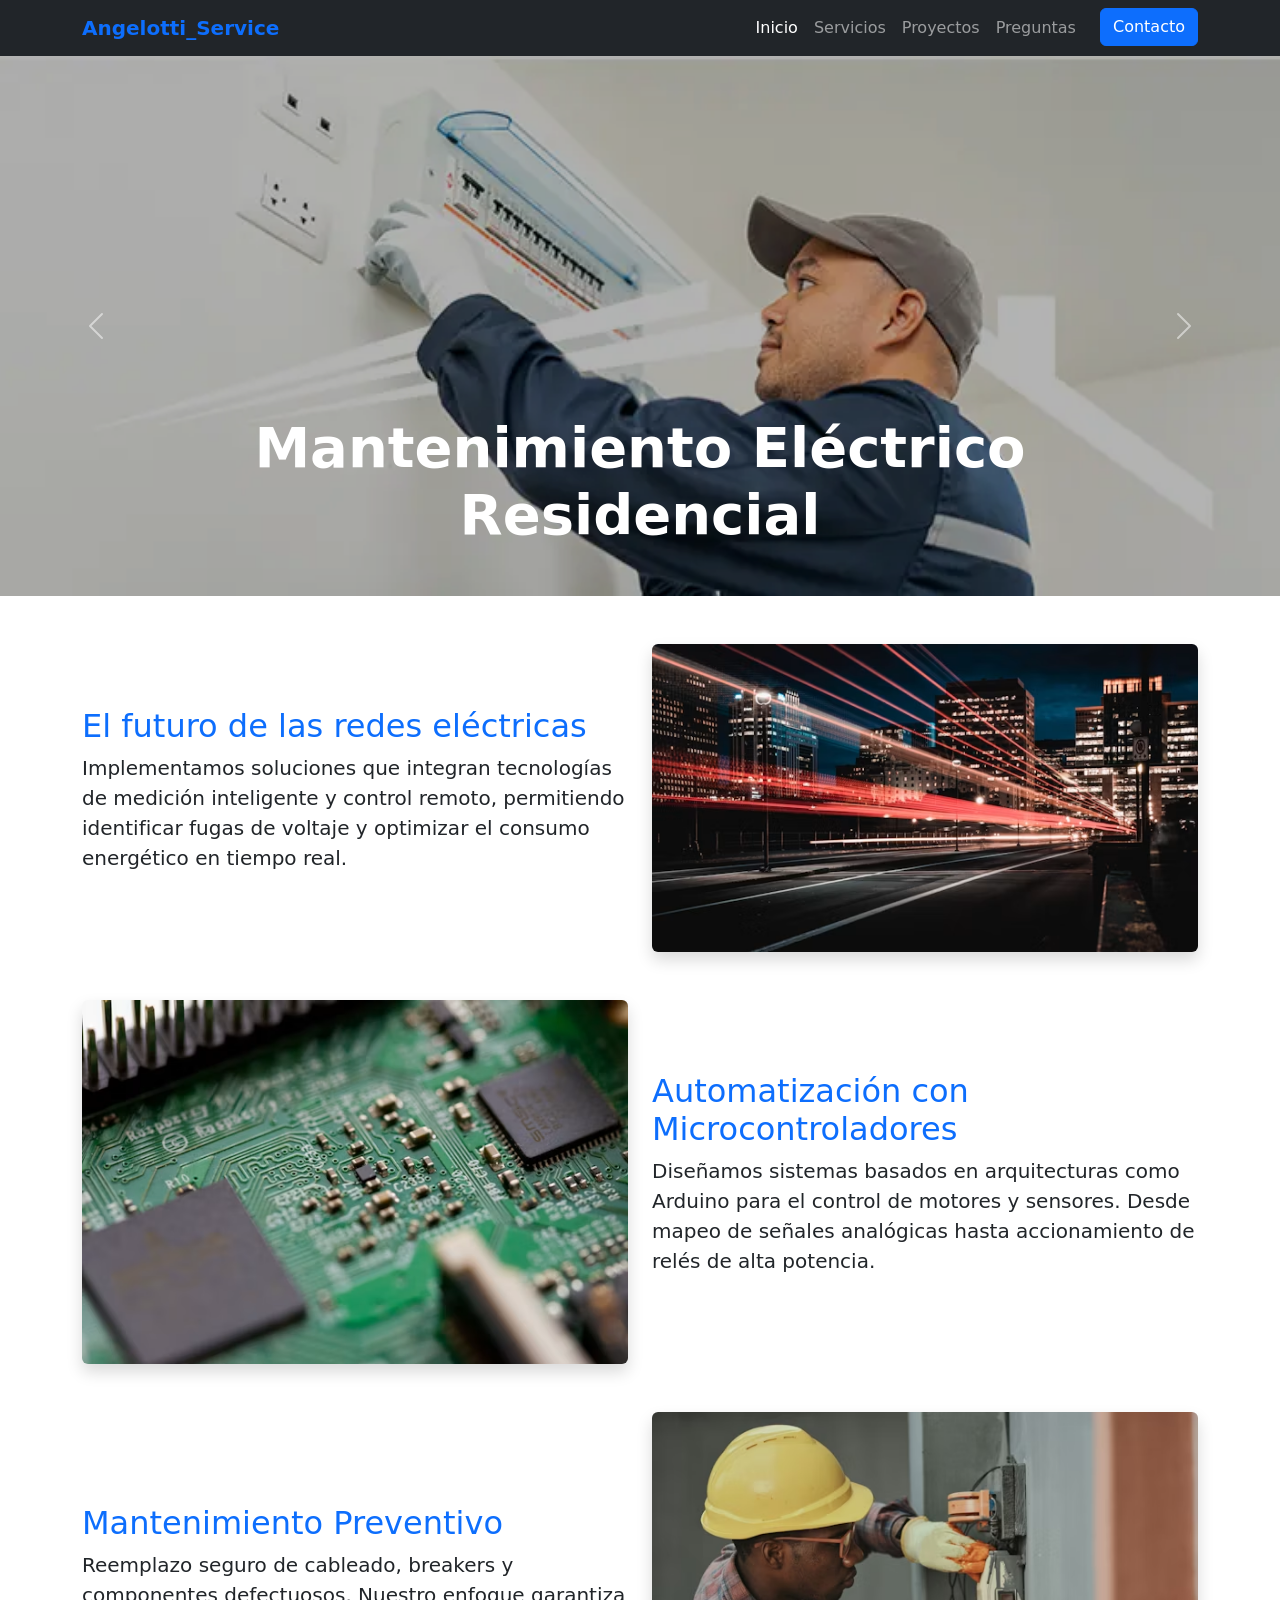
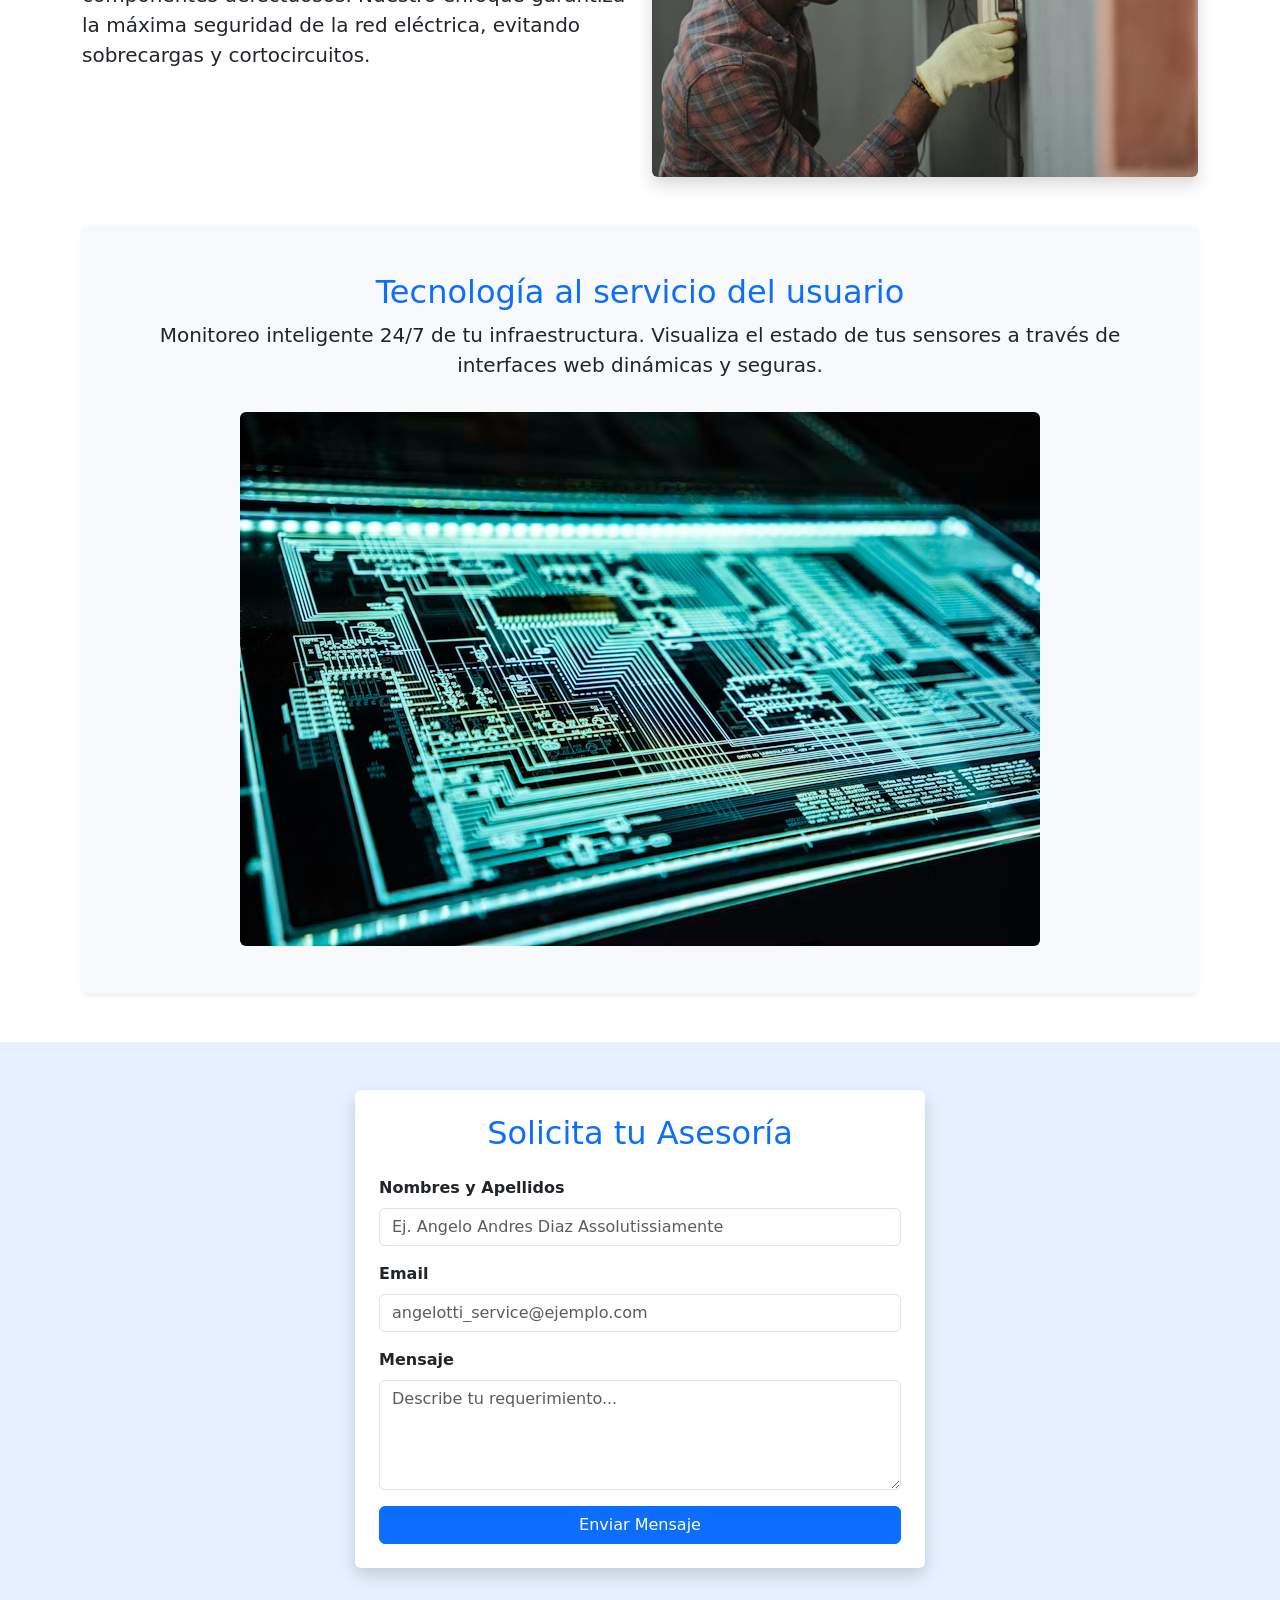
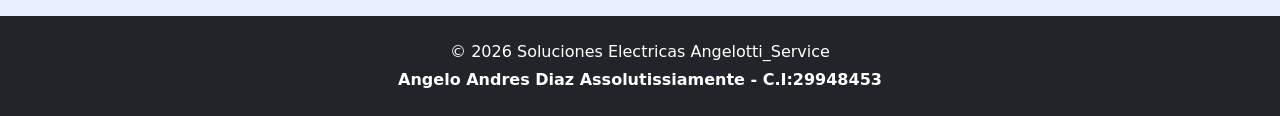
==== index.html @ 8fe6888d "Contenido completo Implementación de Bootstrap en este proyecto." ====
<!DOCTYPE html>
<html lang="es">
<head>
    <meta charset="UTF-8">
    <meta name="viewport" content="width=device-width, initial-scale=1.0">
    <title>Angelotti_Service | Domótica y Electricidad </title>
    <link href="https://cdn.jsdelivr.net/npm/bootstrap@5.3.2/dist/css/bootstrap.min.css" rel="stylesheet">
    <style>
        /* Solo necesitamos un poquito de CSS personalizado para que las imágenes del carrusel no sean gigantes */
        .carousel-item img {
            height: 60vh;
            object-fit: cover;
            opacity: 0.7;
        }
        .carousel { background-color: #000; }
    </style>
</head>
<body>

    <nav class="navbar navbar-expand-lg navbar-dark bg-dark sticky-top">
        <div class="container">
            <a class="navbar-brand text-primary fw-bold" href="#">Angelotti_Service</a>
            <button class="navbar-toggler" type="button" data-bs-toggle="collapse" data-bs-target="#navbarNav">
                <span class="navbar-toggler-icon"></span>
            </button>
            <div class="collapse navbar-collapse" id="navbarNav">
                <ul class="navbar-nav ms-auto">
                    <li class="nav-item"><a class="nav-link active" href="index.html">Inicio</a></li>
                    <li class="nav-item"><a class="nav-link" href="servicios.html">Servicios</a></li>
                    <li class="nav-item"><a class="nav-link" href="proyectos.html">Proyectos</a></li>
                    <li class="nav-item"><a class="nav-link" href="faq.html">Preguntas</a></li>
                    <li class="nav-item"><a class="btn btn-primary ms-3" href="#contacto">Contacto</a></li>
                </ul>
            </div>
        </div>
    </nav>

    <div id="mainSlider" class="carousel slide" data-bs-ride="carousel">
        <div class="carousel-inner">
            <div class="carousel-item active" data-bs-interval="4000">
                <img src="Imagenes/Imagen_Mantenimiento01.webp" class="d-block w-100" alt="Mantenimiento">
                <div class="carousel-caption d-none d-md-block">
                    <h2 class="display-4 fw-bold">Mantenimiento Eléctrico Residencial</h2>
                </div>
            </div>
            <div class="carousel-item" data-bs-interval="4000">
                <img src="Imagenes/Imagen_Automatización01.avif" class="d-block w-100" alt="Automatización">
                <div class="carousel-caption d-none d-md-block">
                    <h2 class="display-4 fw-bold">Automatización de Espacios</h2>
                </div>
            </div>
            <div class="carousel-item" data-bs-interval="4000">
                <img src="Imagenes/Imagen_Diagnóstico01.avif" class="d-block w-100" alt="Circuitos">
                <div class="carousel-caption d-none d-md-block">
                    <h2 class="display-4 fw-bold">Diagnóstico de Circuitos</h2>
                </div>
            </div>
        </div>
        <button class="carousel-control-prev" type="button" data-bs-target="#mainSlider" data-bs-slide="prev">
            <span class="carousel-control-prev-icon"></span>
        </button>
        <button class="carousel-control-next" type="button" data-bs-target="#mainSlider" data-bs-slide="next">
            <span class="carousel-control-next-icon"></span>
        </button>
    </div>

    <main class="container my-5">
        
        <section class="row align-items-center mb-5">
            <div class="col-md-6">
                <h2 class="text-primary">El futuro de las redes eléctricas</h2>
                <p class="lead">Implementamos soluciones que integran tecnologías de medición inteligente y control remoto, permitiendo identificar fugas de voltaje y optimizar el consumo energético en tiempo real.</p>
            </div>
            <div class="col-md-6">
                <img src="Imagenes/Imagen_01.avif" class="img-fluid rounded shadow" alt="Redes eléctricas">
            </div>
        </section>

        <section class="row align-items-center mb-5">
            <div class="col-md-6 order-md-2">
                <h2 class="text-primary">Automatización con Microcontroladores</h2>
                <p class="lead">Diseñamos sistemas basados en arquitecturas como Arduino para el control de motores y sensores. Desde mapeo de señales analógicas hasta accionamiento de relés de alta potencia.</p>
            </div>
            <div class="col-md-6 order-md-1">
                <img src="Imagenes/Imagen_02.avif" class="img-fluid rounded shadow" alt="Arduino">
            </div>
        </section>

        <section class="row align-items-center mb-5">
            <div class="col-md-6">
                <h2 class="text-primary">Mantenimiento Preventivo</h2>
                <p class="lead">Reemplazo seguro de cableado, breakers y componentes defectuosos. Nuestro enfoque garantiza la máxima seguridad de la red eléctrica, evitando sobrecargas y cortocircuitos.</p>
            </div>
            <div class="col-md-6">
                <img src="Imagenes/Imagen_03.avif" class="img-fluid rounded shadow" alt="Herramientas">
            </div>
        </section>

        <section class="p-5 bg-light rounded shadow-sm text-center mb-5">
            <h2 class="text-primary">Tecnología al servicio del usuario</h2>
            <p class="lead">Monitoreo inteligente 24/7 de tu infraestructura. Visualiza el estado de tus sensores a través de interfaces web dinámicas y seguras.</p>
            <img src="Imagenes/Imagen_04.avif" class="img-fluid rounded mt-3" alt="Servidor web">
        </section>

    </main>

    <section id="contacto" class="bg-primary bg-opacity-10 py-5">
        <div class="container">
            <div class="row justify-content-center">
                <div class="col-md-6 bg-white p-4 rounded shadow">
                    <h2 class="text-center text-primary mb-4">Solicita tu Asesoría</h2>
                    <form action="#" method="POST">
                        <div class="mb-3">
                            <label for="nombre" class="form-label fw-bold">Nombres y Apellidos</label>
                            <input type="text" class="form-control" id="nombre" placeholder="Ej. Angelo Andres Diaz Assolutissiamente" required>
                        </div>
                        <div class="mb-3">
                            <label for="email" class="form-label fw-bold">Email</label>
                            <input type="email" class="form-control" id="email" placeholder="angelotti_service@ejemplo.com" required>
                        </div>
                        <div class="mb-3">
                            <label for="mensaje" class="form-label fw-bold">Mensaje</label>
                            <textarea class="form-control" id="mensaje" rows="4" placeholder="Describe tu requerimiento..." required></textarea>
                        </div>
                        <button type="submit" class="btn btn-primary w-100">Enviar Mensaje</button>
                    </form>
                </div>
            </div>
        </div>
    </section>

    <footer class="bg-dark text-white text-center py-4 mt-auto">
        <div class="container">
            <p class="mb-1">&copy; 2026 Soluciones Electricas Angelotti_Service</p>
            <p class="mb-0"><strong> Angelo Andres Diaz Assolutissiamente - C.I:29948453</strong></p>
        </div>
    </footer>

    <script src="https://cdn.jsdelivr.net/npm/bootstrap@5.3.2/dist/js/bootstrap.bundle.min.js"></script>
</body>
</html>
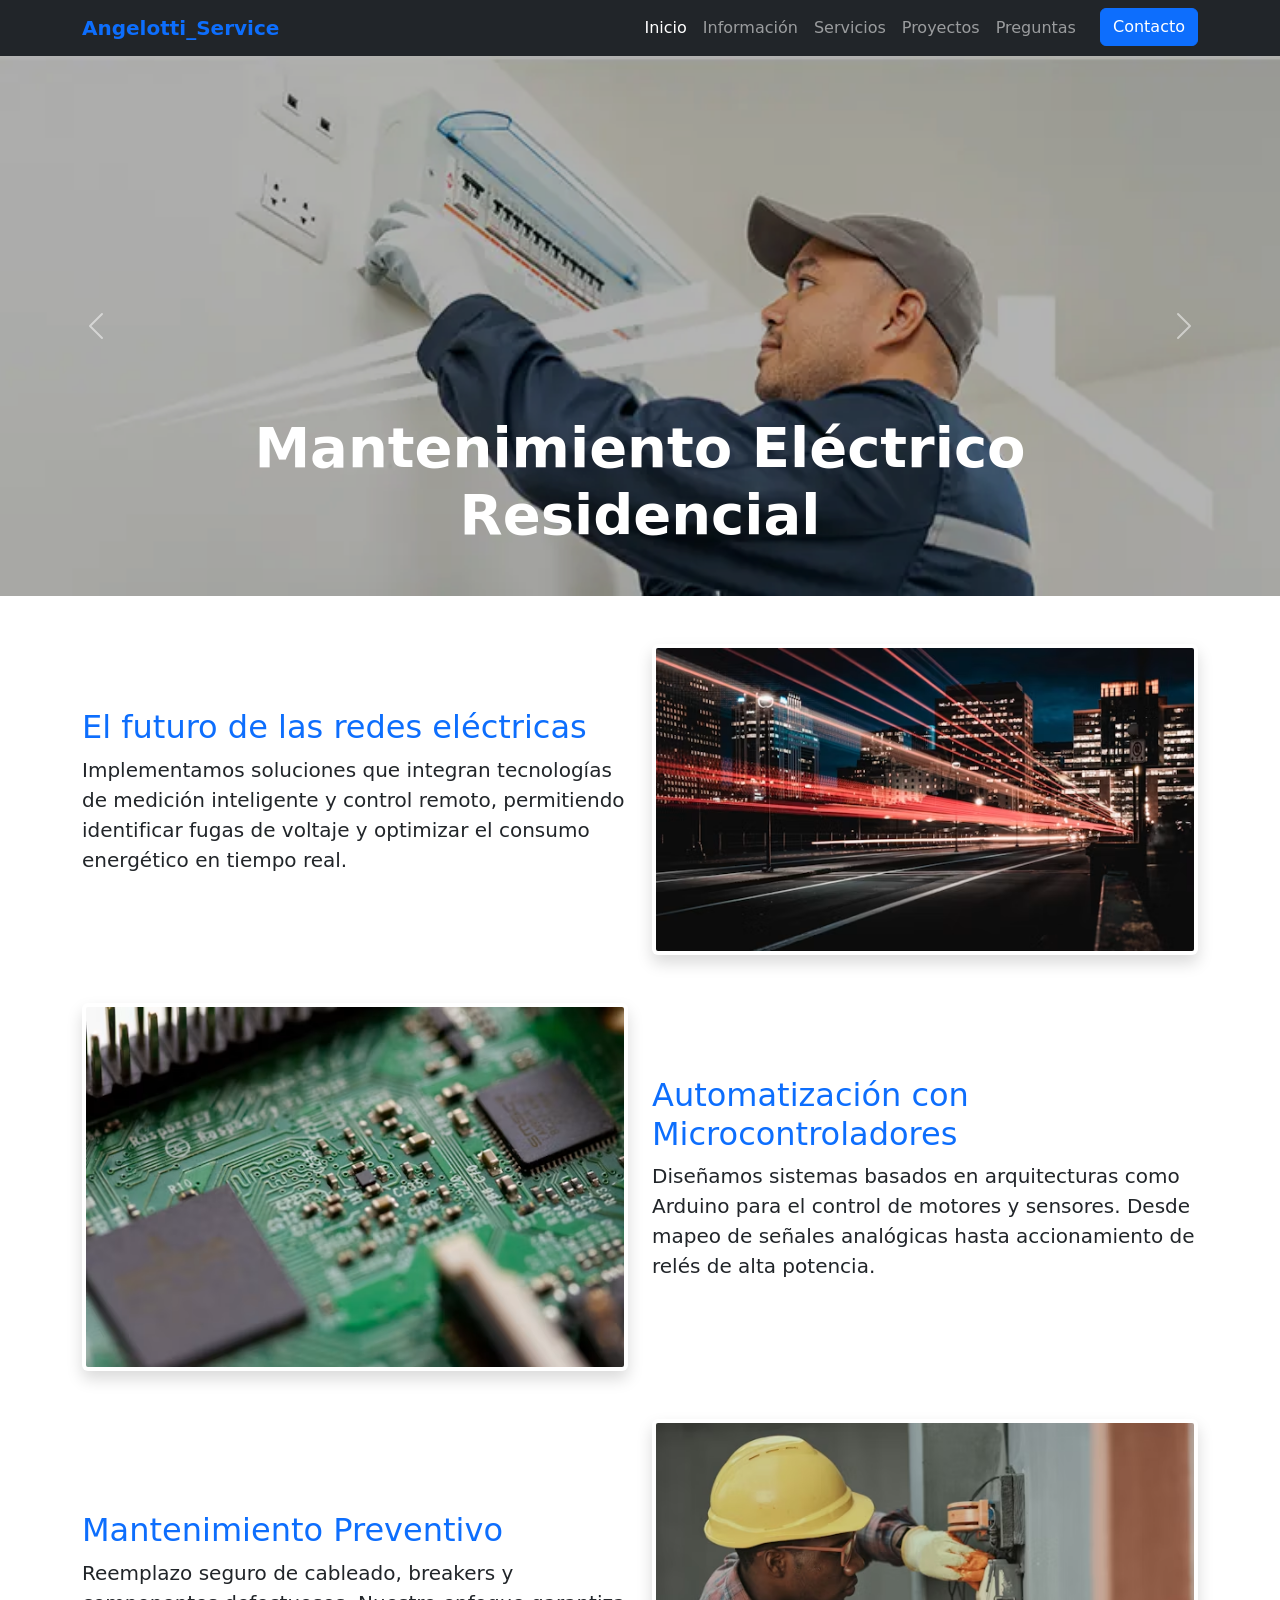
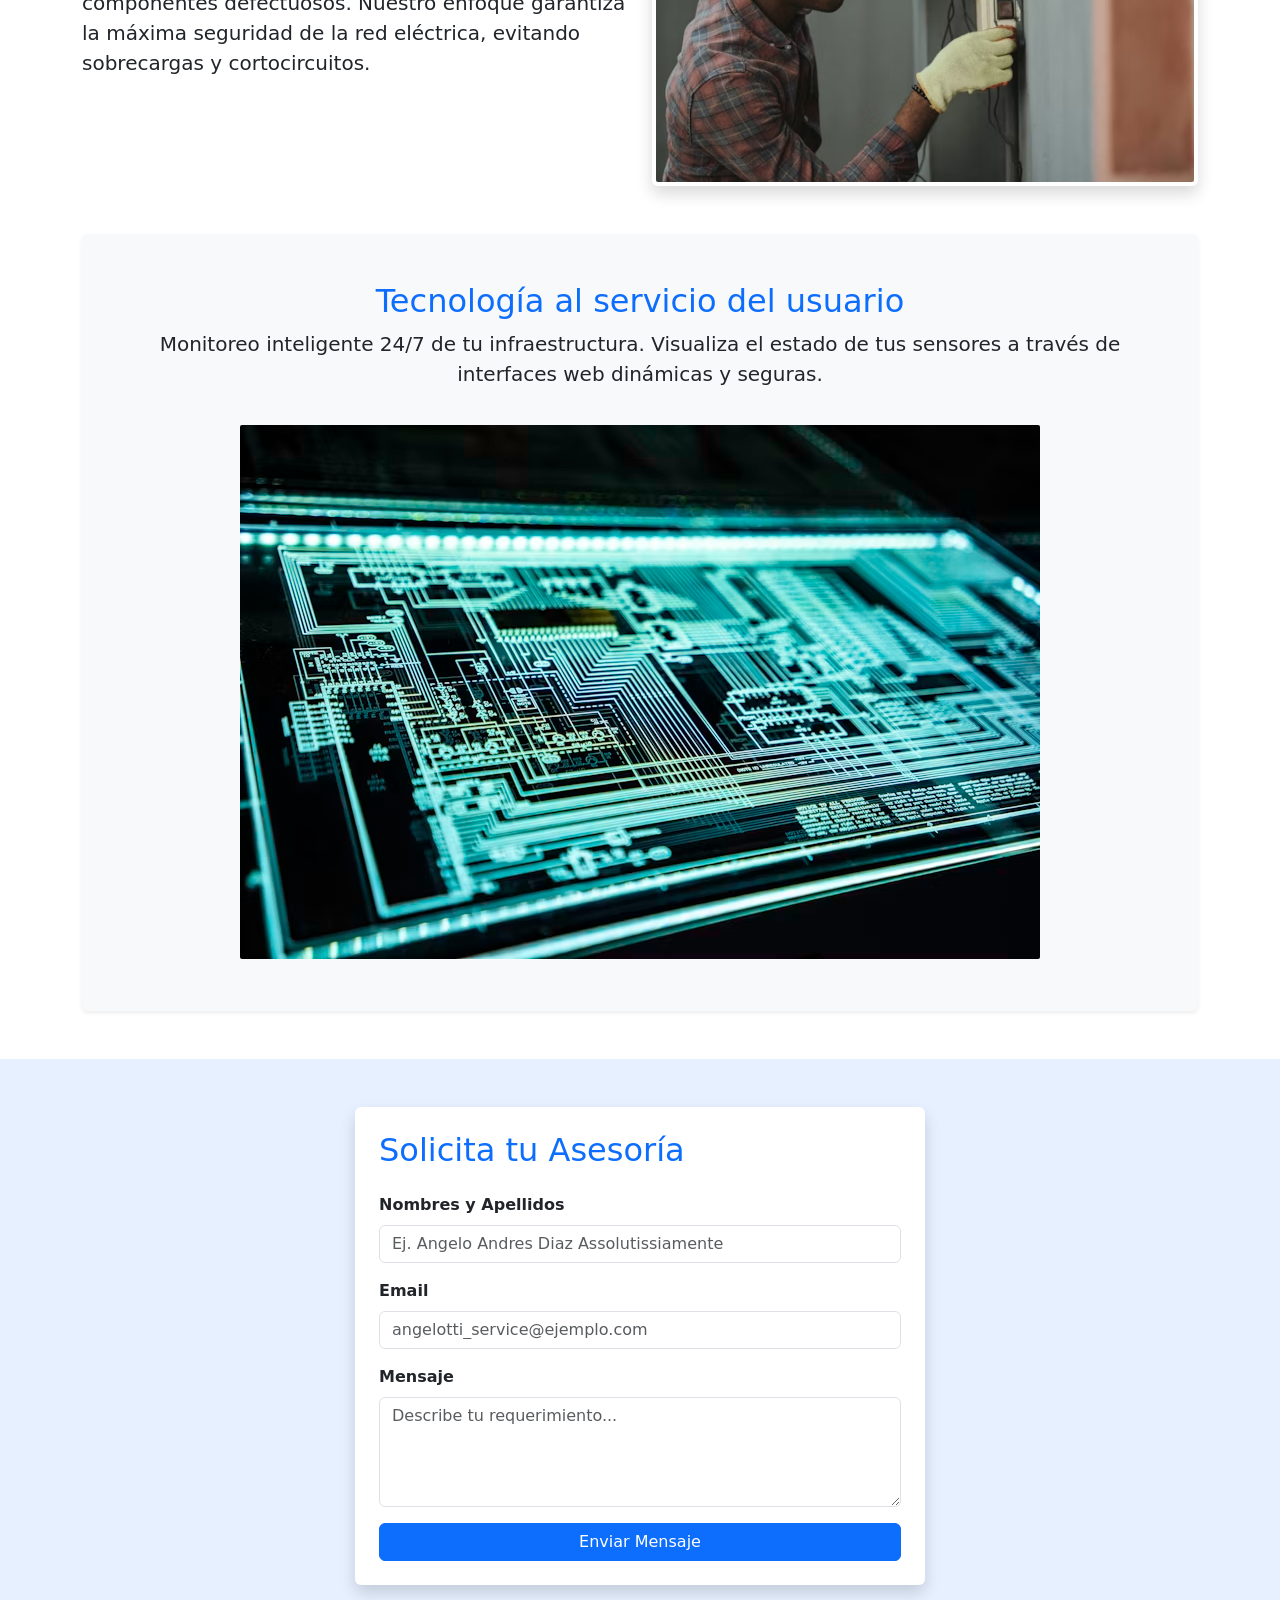
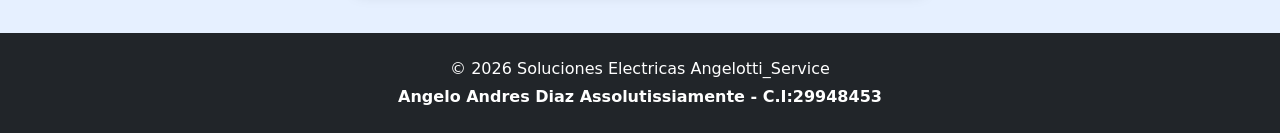
==== commit fb856ee9: "cambios designados para la tercera actividad" ====
--- a/index.html
+++ b/index.html
@@ -6,35 +6,67 @@
     <title>Angelotti_Service | Domótica y Electricidad </title>
     <link href="https://cdn.jsdelivr.net/npm/bootstrap@5.3.2/dist/css/bootstrap.min.css" rel="stylesheet">
     <style>
-        /* Solo necesitamos un poquito de CSS personalizado para que las imágenes del carrusel no sean gigantes */
+        /* ASIGNACIÓN: SmoothScrolling con CSS */
+        html {
+            scroll-behavior: smooth;
+            scroll-padding-top: 80px; /* Compensa la altura del menú anclado */
+        }
+        
+        /* para el carrusel  */
         .carousel-item img {
             height: 60vh;
             object-fit: cover;
             opacity: 0.7;
         }
         .carousel { background-color: #000; }
+
+        /* ASIGNACIÓN: Títulos cambian de color y amplían su tamaño de forma fluida */
+        .titulo-animado {
+            transition: all 0.4s ease-in-out;
+            display: inline-block;
+        }
+        .titulo-animado:hover {
+            transform: scale(1.05); /* Amplía tamaño */
+            color: #003366 !important; /* Cambia a azul armónico */
+        }
+
+        /* ASIGNACIÓN: Transición y efecto marco a imágenes y cajas */
+        .efecto-marco {
+            transition: all 0.4s ease-in-out;
+            border: 4px solid transparent; /* Marco invisible inicial */
+        }
+        .efecto-marco:hover {
+            transform: scale(1.03); /* Transición fluida */
+            border: 4px solid #0d6efd; /* Efecto marco */
+            border-radius: 12px;
+            box-shadow: 0 10px 20px rgba(0,0,0,0.3);
+        }
     </style>
 </head>
-<body>
+<body id="inicio">
 
+    <!-- ASIGNACIÓN: Menú anclado (sticky-top) y enlaces a todas las secciones -->
     <nav class="navbar navbar-expand-lg navbar-dark bg-dark sticky-top">
         <div class="container">
-            <a class="navbar-brand text-primary fw-bold" href="#">Angelotti_Service</a>
+            <a class="navbar-brand text-primary fw-bold" href="index.html#inicio">Angelotti_Service</a>
             <button class="navbar-toggler" type="button" data-bs-toggle="collapse" data-bs-target="#navbarNav">
                 <span class="navbar-toggler-icon"></span>
             </button>
             <div class="collapse navbar-collapse" id="navbarNav">
                 <ul class="navbar-nav ms-auto">
-                    <li class="nav-item"><a class="nav-link active" href="index.html">Inicio</a></li>
+                    <!-- Enlaces conectados con las secciones del sitio -->
+                    <li class="nav-item"><a class="nav-link active" href="index.html#inicio">Inicio</a></li>
+                    <li class="nav-item"><a class="nav-link" href="index.html#informacion">Información</a></li>
                     <li class="nav-item"><a class="nav-link" href="servicios.html">Servicios</a></li>
                     <li class="nav-item"><a class="nav-link" href="proyectos.html">Proyectos</a></li>
                     <li class="nav-item"><a class="nav-link" href="faq.html">Preguntas</a></li>
-                    <li class="nav-item"><a class="btn btn-primary ms-3" href="#contacto">Contacto</a></li>
+                    <li class="nav-item"><a class="btn btn-primary ms-3" href="index.html#contacto">Contacto</a></li>
                 </ul>
             </div>
         </div>
     </nav>
 
+    <!-- Carrusel: EXCLUIDO de los efectos marco como se solicitó -->
     <div id="mainSlider" class="carousel slide" data-bs-ride="carousel">
         <div class="carousel-inner">
             <div class="carousel-item active" data-bs-interval="4000">
@@ -64,42 +96,45 @@
         </button>
     </div>
 
-    <main class="container my-5">
+    <!-- ASIGNACIÓN: ID para navegación suave -->
+    <main id="informacion" class="container my-5">
         
         <section class="row align-items-center mb-5">
             <div class="col-md-6">
-                <h2 class="text-primary">El futuro de las redes eléctricas</h2>
+                <!-- ASIGNACIÓN: Clase titulo-animado agregada -->
+                <h2 class="text-primary titulo-animado">El futuro de las redes eléctricas</h2>
                 <p class="lead">Implementamos soluciones que integran tecnologías de medición inteligente y control remoto, permitiendo identificar fugas de voltaje y optimizar el consumo energético en tiempo real.</p>
             </div>
             <div class="col-md-6">
-                <img src="Imagenes/Imagen_01.avif" class="img-fluid rounded shadow" alt="Redes eléctricas">
+                <!-- ASIGNACIÓN: Clase efecto-marco agregada a la imagen -->
+                <img src="Imagenes/Imagen_01.avif" class="img-fluid rounded shadow efecto-marco" alt="Redes eléctricas">
             </div>
         </section>
 
         <section class="row align-items-center mb-5">
             <div class="col-md-6 order-md-2">
-                <h2 class="text-primary">Automatización con Microcontroladores</h2>
+                <h2 class="text-primary titulo-animado">Automatización con Microcontroladores</h2>
                 <p class="lead">Diseñamos sistemas basados en arquitecturas como Arduino para el control de motores y sensores. Desde mapeo de señales analógicas hasta accionamiento de relés de alta potencia.</p>
             </div>
             <div class="col-md-6 order-md-1">
-                <img src="Imagenes/Imagen_02.avif" class="img-fluid rounded shadow" alt="Arduino">
+                <img src="Imagenes/Imagen_02.avif" class="img-fluid rounded shadow efecto-marco" alt="Arduino">
             </div>
         </section>
 
         <section class="row align-items-center mb-5">
             <div class="col-md-6">
-                <h2 class="text-primary">Mantenimiento Preventivo</h2>
+                <h2 class="text-primary titulo-animado">Mantenimiento Preventivo</h2>
                 <p class="lead">Reemplazo seguro de cableado, breakers y componentes defectuosos. Nuestro enfoque garantiza la máxima seguridad de la red eléctrica, evitando sobrecargas y cortocircuitos.</p>
             </div>
             <div class="col-md-6">
-                <img src="Imagenes/Imagen_03.avif" class="img-fluid rounded shadow" alt="Herramientas">
+                <img src="Imagenes/Imagen_03.avif" class="img-fluid rounded shadow efecto-marco" alt="Herramientas">
             </div>
         </section>
 
         <section class="p-5 bg-light rounded shadow-sm text-center mb-5">
-            <h2 class="text-primary">Tecnología al servicio del usuario</h2>
+            <h2 class="text-primary titulo-animado">Tecnología al servicio del usuario</h2>
             <p class="lead">Monitoreo inteligente 24/7 de tu infraestructura. Visualiza el estado de tus sensores a través de interfaces web dinámicas y seguras.</p>
-            <img src="Imagenes/Imagen_04.avif" class="img-fluid rounded mt-3" alt="Servidor web">
+            <img src="Imagenes/Imagen_04.avif" class="img-fluid rounded mt-3 efecto-marco" alt="Servidor web">
         </section>
 
     </main>
@@ -108,7 +143,7 @@
         <div class="container">
             <div class="row justify-content-center">
                 <div class="col-md-6 bg-white p-4 rounded shadow">
-                    <h2 class="text-center text-primary mb-4">Solicita tu Asesoría</h2>
+                    <h2 class="text-center text-primary mb-4 titulo-animado">Solicita tu Asesoría</h2>
                     <form action="#" method="POST">
                         <div class="mb-3">
                             <label for="nombre" class="form-label fw-bold">Nombres y Apellidos</label>
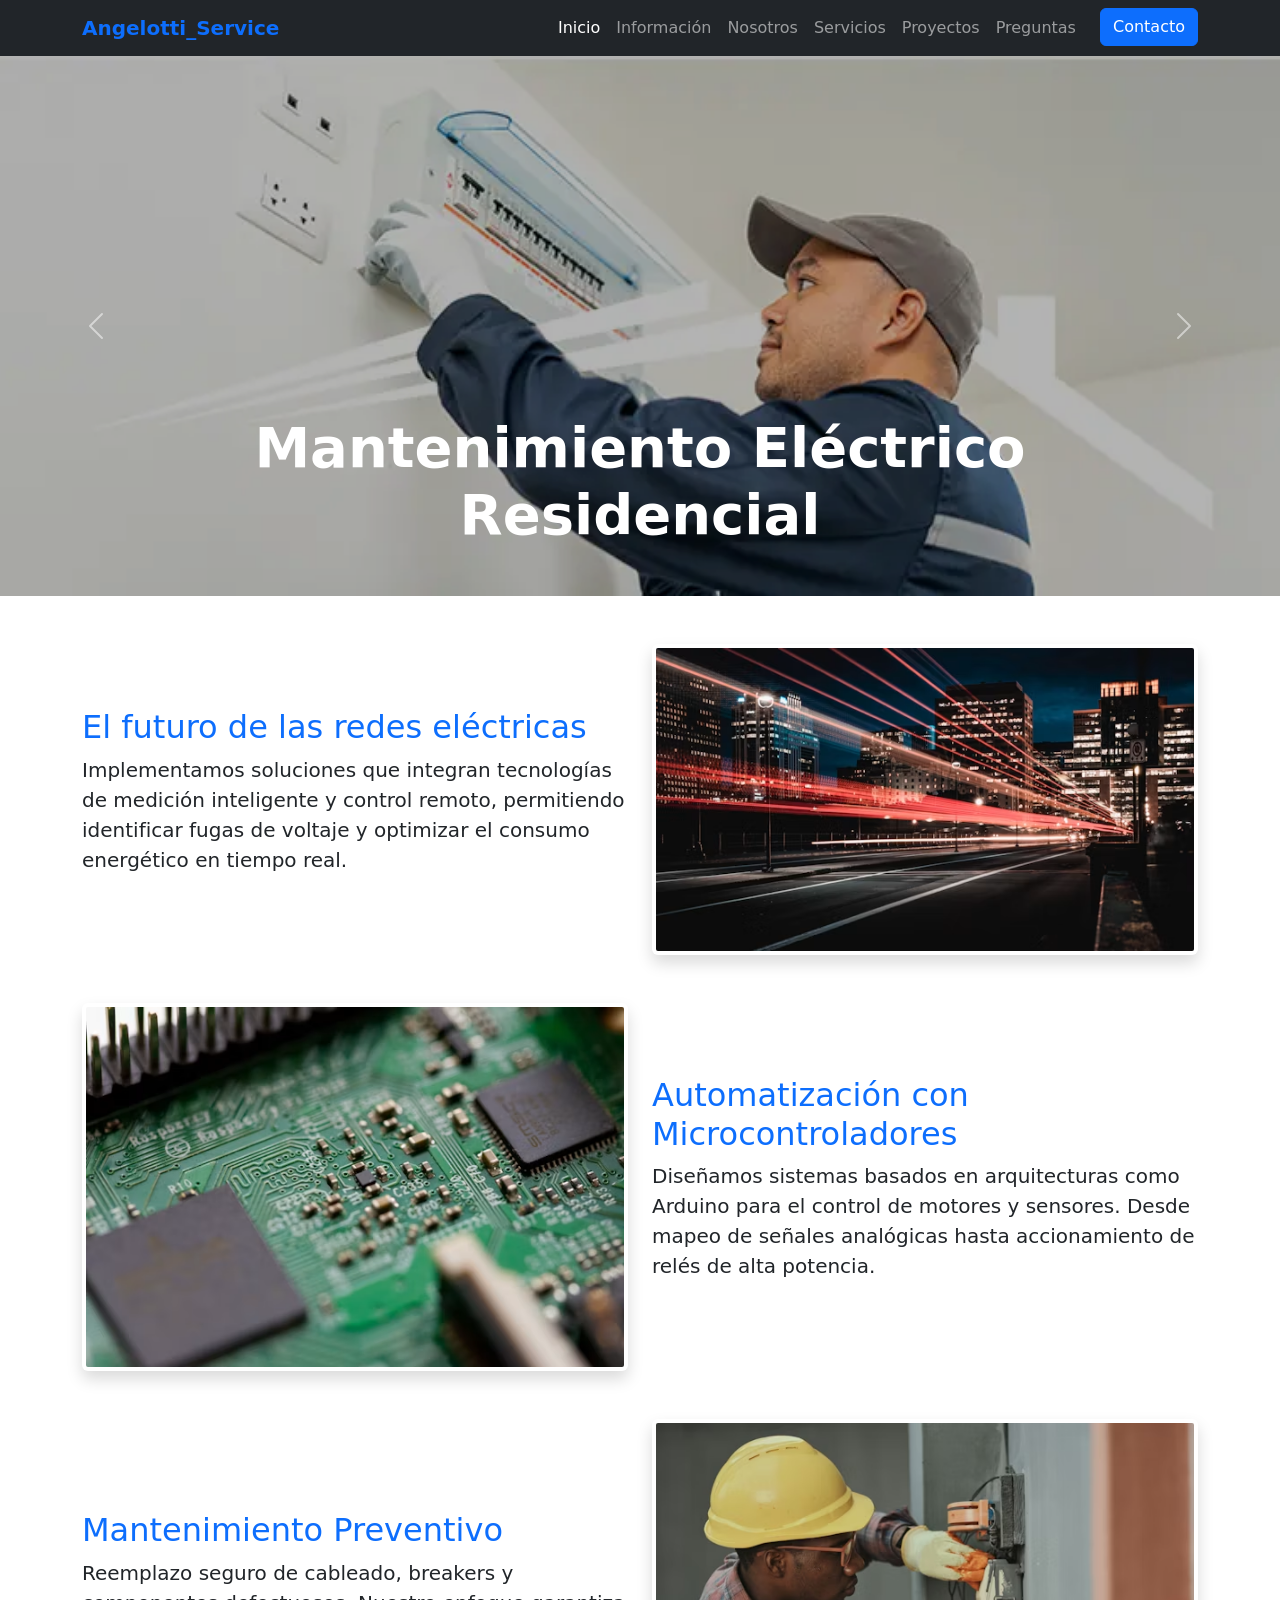
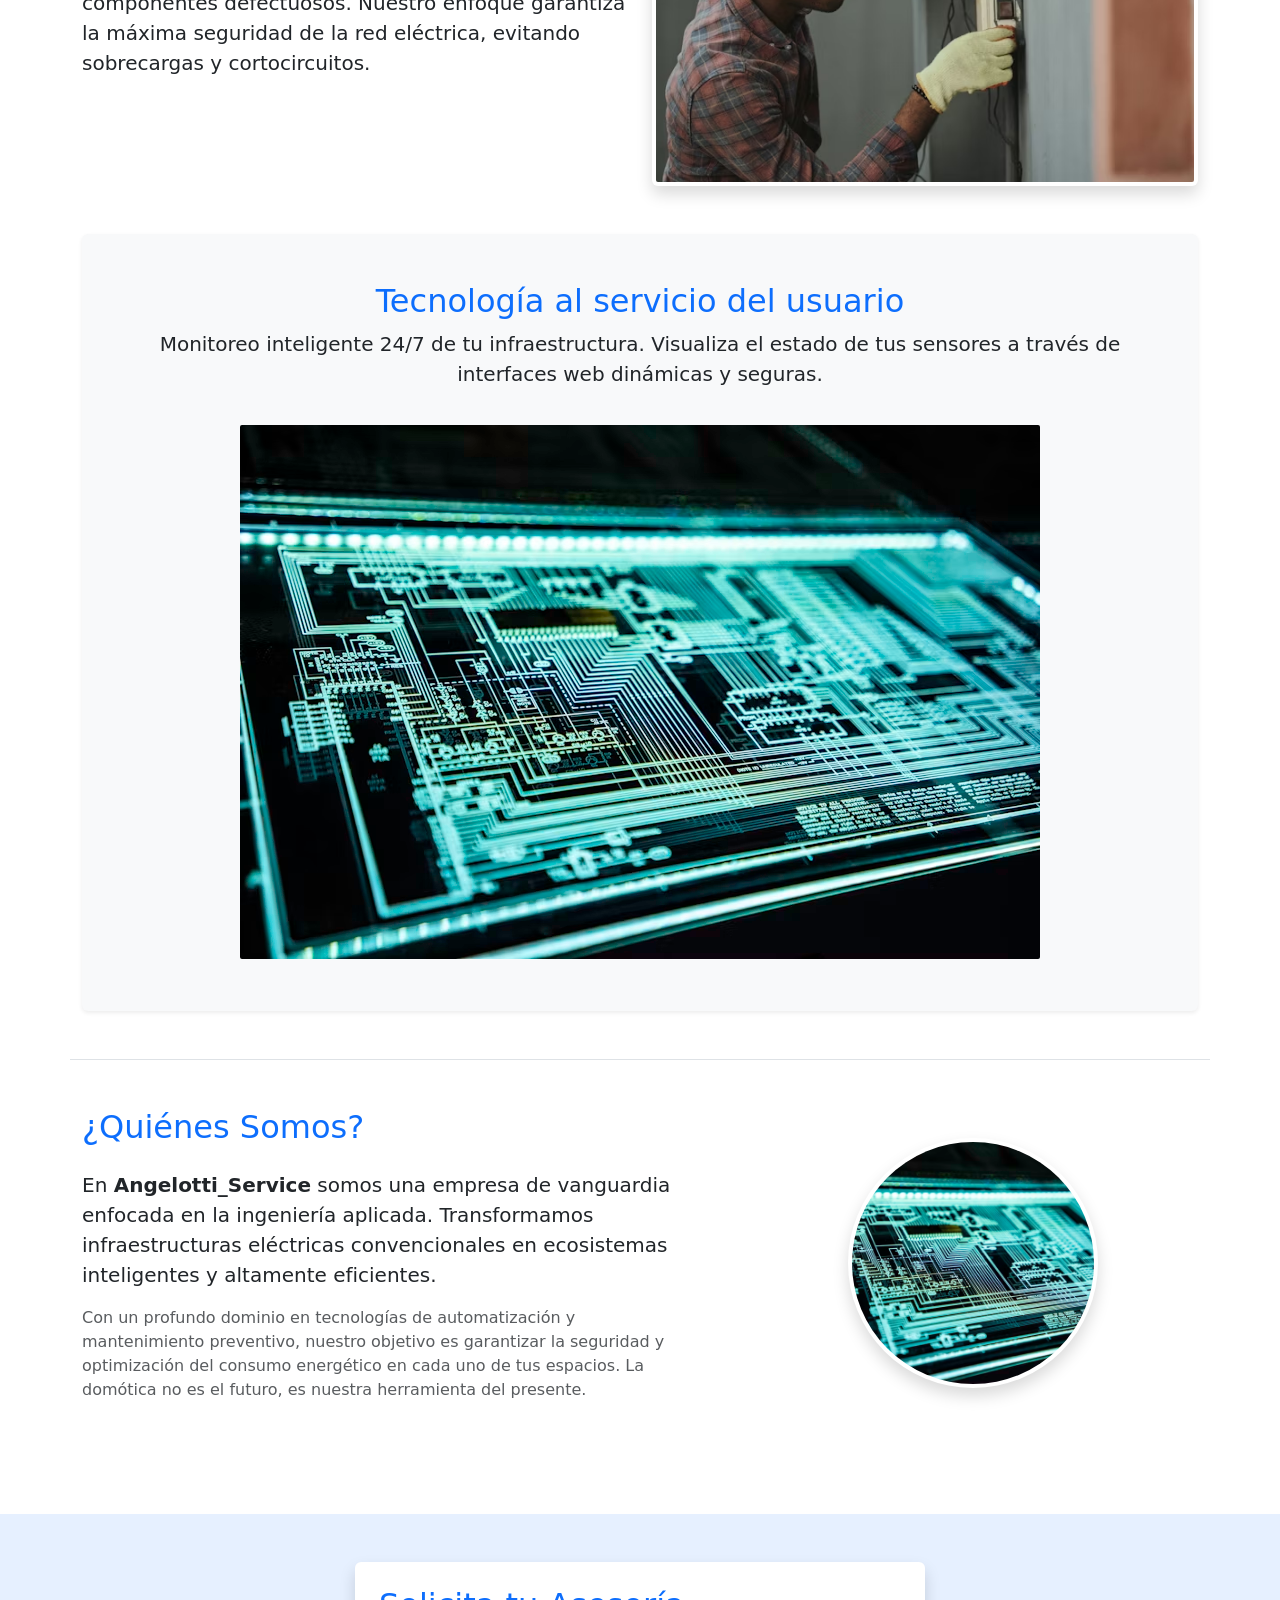
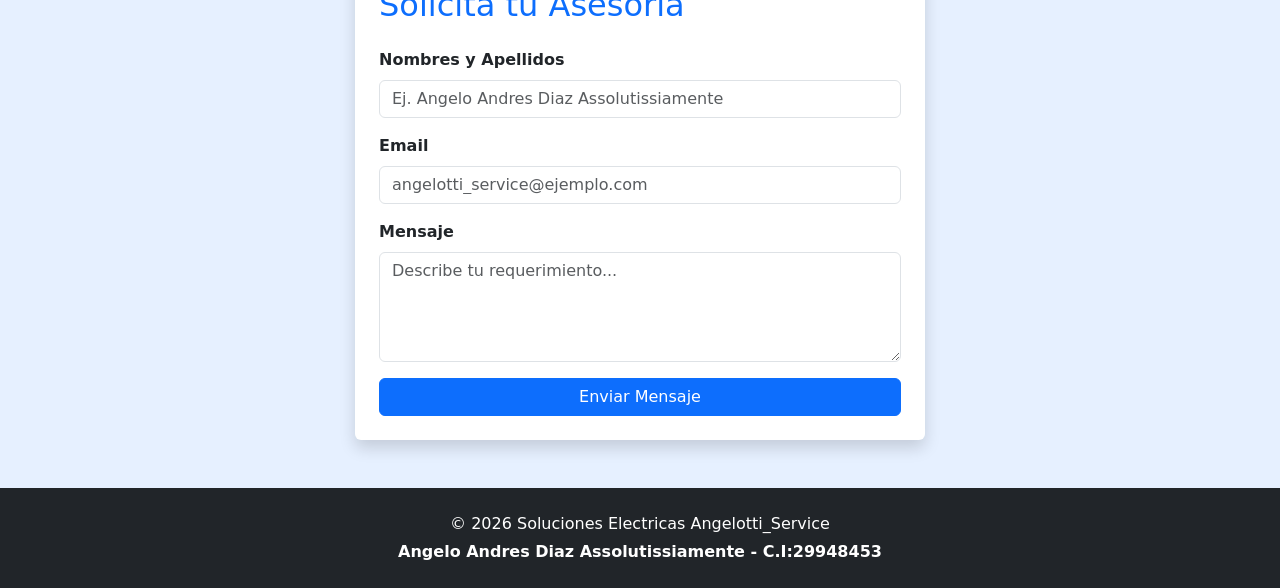
==== commit c6962cf7: "Contenido agregado Se agreso una nueva seccion con un css nativo designado nada mas para esa seccion" ====
--- a/index.html
+++ b/index.html
@@ -5,6 +5,8 @@
     <meta name="viewport" content="width=device-width, initial-scale=1.0">
     <title>Angelotti_Service | Domótica y Electricidad </title>
     <link href="https://cdn.jsdelivr.net/npm/bootstrap@5.3.2/dist/css/bootstrap.min.css" rel="stylesheet">
+    <link href="css/nosotros.css" rel="stylesheet">
+
     <style>
         /* ASIGNACIÓN: SmoothScrolling con CSS */
         html {
@@ -54,9 +56,10 @@
             </button>
             <div class="collapse navbar-collapse" id="navbarNav">
                 <ul class="navbar-nav ms-auto">
-                    <!-- Enlaces conectados con las secciones del sitio -->
                     <li class="nav-item"><a class="nav-link active" href="index.html#inicio">Inicio</a></li>
                     <li class="nav-item"><a class="nav-link" href="index.html#informacion">Información</a></li>
+                    <!--Enlace integrado al SmoothScrolling mediante el ID nosotros -->
+                    <li class="nav-item"><a class="nav-link" href="index.html#nosotros">Nosotros</a></li>
                     <li class="nav-item"><a class="nav-link" href="servicios.html">Servicios</a></li>
                     <li class="nav-item"><a class="nav-link" href="proyectos.html">Proyectos</a></li>
                     <li class="nav-item"><a class="nav-link" href="faq.html">Preguntas</a></li>
@@ -66,7 +69,7 @@
         </div>
     </nav>
 
-    <!-- Carrusel: EXCLUIDO de los efectos marco como se solicitó -->
+    <!-- Carrusel -->
     <div id="mainSlider" class="carousel slide" data-bs-ride="carousel">
         <div class="carousel-inner">
             <div class="carousel-item active" data-bs-interval="4000">
@@ -138,6 +141,27 @@
         </section>
 
     </main>
+
+    <section id="nosotros" class="container my-5 py-5 border-top">
+            <div class="row align-items-center">
+                <!-- Columna de Texto -->
+                <div class="col-md-7 pe-md-5">
+                    <h2 class="text-primary titulo-animado mb-4">¿Quiénes Somos?</h2>
+                    <p class="lead fw-normal">
+                        En <strong>Angelotti_Service</strong> somos una empresa de vanguardia enfocada en la ingeniería aplicada. Transformamos infraestructuras eléctricas convencionales en ecosistemas inteligentes y altamente eficientes.
+                    </p>
+                    <p class="text-muted">
+                        Con un profundo dominio en tecnologías de automatización y mantenimiento preventivo, nuestro objetivo es garantizar la seguridad y optimización del consumo energético en cada uno de tus espacios. La domótica no es el futuro, es nuestra herramienta del presente.
+                    </p>
+                </div>
+                <!-- Columna de Imagen con Animación CSS -->
+                <div class="col-md-5 text-center mt-4 mt-md-0">
+                    <div class="energia-container animacion-energia">
+                        <img src="Imagenes/Imagen_04.avif" alt="Equipo Angelotti" class="img-fluid rounded-circle shadow efecto-marco" style="width: 250px; height: 250px; object-fit: cover;">
+                    </div>
+                </div>
+            </div>
+        </section>
 
     <section id="contacto" class="bg-primary bg-opacity-10 py-5">
         <div class="container">
@@ -163,7 +187,7 @@
             </div>
         </div>
     </section>
-
+    
     <footer class="bg-dark text-white text-center py-4 mt-auto">
         <div class="container">
             <p class="mb-1">&copy; 2026 Soluciones Electricas Angelotti_Service</p>
@@ -172,5 +196,7 @@
     </footer>
 
     <script src="https://cdn.jsdelivr.net/npm/bootstrap@5.3.2/dist/js/bootstrap.bundle.min.js"></script>
+    <!-- Vinculación del Javascript de la sección "Nosotros" -->
+    <script src="js/nosotros.js"></script>
 </body>
 </html>
